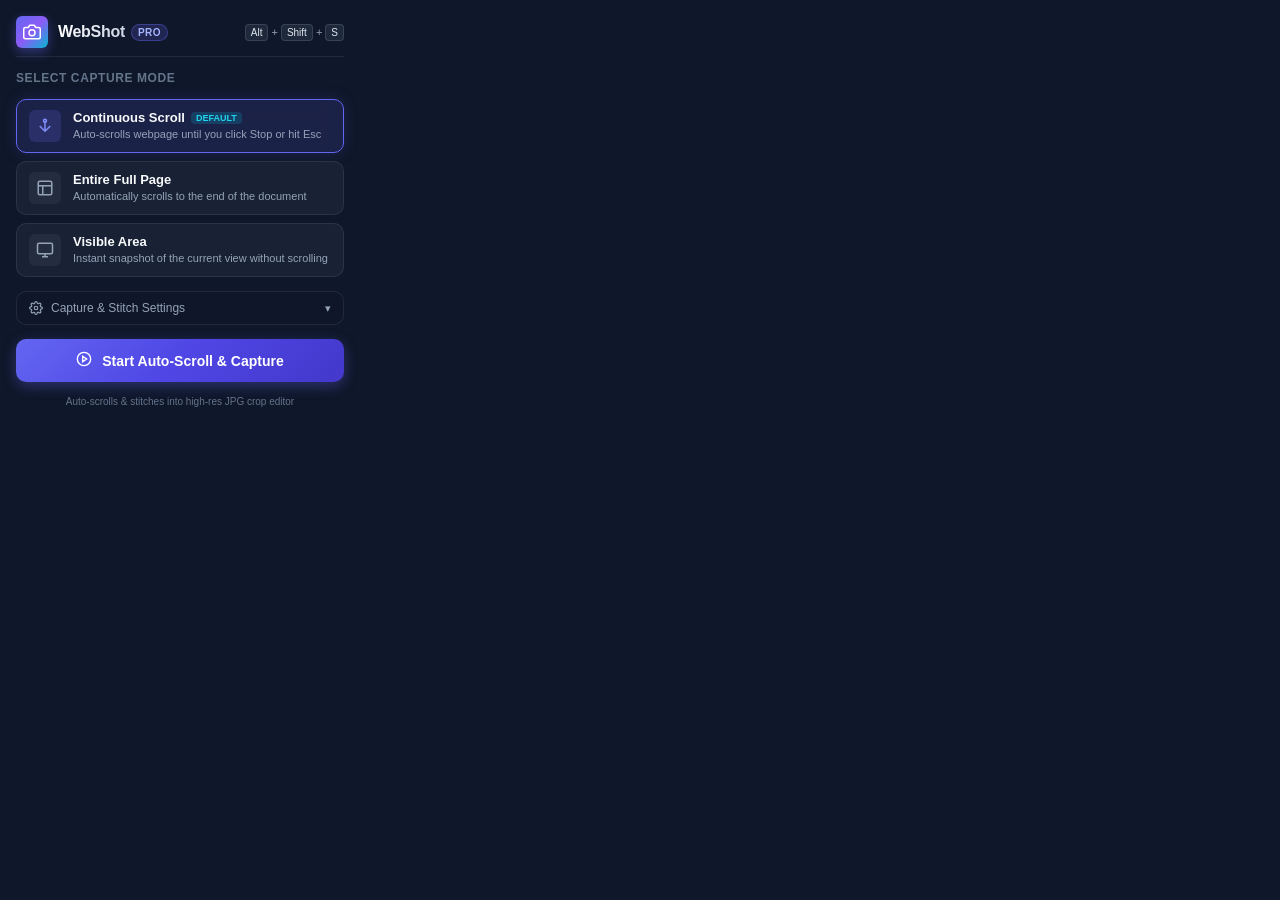
==== popup/popup.html @ 1fea0a53 "Initial commit: WebShot full-page scrolling screenshot and cropper Chrome extension" ====
<!DOCTYPE html>
<html lang="en">
<head>
  <meta charset="UTF-8">
  <meta name="viewport" content="width=device-width, initial-scale=1.0">
  <title>WebShot Capture</title>
  <link rel="stylesheet" href="popup.css">
</head>
<body>
  <div class="popup-container">
    <!-- Header -->
    <header class="header">
      <div class="brand">
        <div class="logo-icon">
          <svg viewBox="0 0 24 24" fill="none" stroke="currentColor" stroke-width="2" stroke-linecap="round" stroke-linejoin="round">
            <path d="M23 19a2 2 0 0 1-2 2H3a2 2 0 0 1-2-2V8a2 2 0 0 1 2-2h4l2-3h6l2 3h4a2 2 0 0 1 2 2z"></path>
            <circle cx="12" cy="13" r="4"></circle>
          </svg>
        </div>
        <div class="brand-text">
          <span class="brand-name">WebShot</span>
          <span class="brand-badge">PRO</span>
        </div>
      </div>
      <div class="shortcut-badge" title="Quick keyboard shortcut">
        <kbd>Alt</kbd>+<kbd>Shift</kbd>+<kbd>S</kbd>
      </div>
    </header>

    <!-- Status Bar (Shown when capture is active) -->
    <div id="activeBanner" class="active-banner hidden">
      <div class="pulse-indicator"></div>
      <span>Capturing in progress...</span>
      <button id="btnQuickStop" class="btn-quick-stop">Stop & Edit</button>
    </div>

    <!-- Capture Mode Cards -->
    <div class="section-title">Select Capture Mode</div>
    <div class="mode-grid">
      <!-- Mode 1: Continuous (Default) -->
      <label class="mode-card active" data-mode="continuous">
        <input type="radio" name="captureMode" value="continuous" checked>
        <div class="mode-icon-box">
          <svg viewBox="0 0 24 24" fill="none" stroke="currentColor" stroke-width="2">
            <path d="M12 5v14M19 12l-7 7-7-7"/>
            <circle cx="12" cy="5" r="2"/>
          </svg>
        </div>
        <div class="mode-info">
          <div class="mode-title">
            <span>Continuous Scroll</span>
            <span class="pill-rec">Default</span>
          </div>
          <p class="mode-desc">Auto-scrolls webpage until you click Stop or hit Esc</p>
        </div>
      </label>

      <!-- Mode 2: Auto Full Page -->
      <label class="mode-card" data-mode="full">
        <input type="radio" name="captureMode" value="full">
        <div class="mode-icon-box">
          <svg viewBox="0 0 24 24" fill="none" stroke="currentColor" stroke-width="2">
            <rect x="3" y="3" width="18" height="18" rx="2"/>
            <path d="M3 9h18M9 21V9"/>
          </svg>
        </div>
        <div class="mode-info">
          <div class="mode-title">Entire Full Page</div>
          <p class="mode-desc">Automatically scrolls to the end of the document</p>
        </div>
      </label>

      <!-- Mode 3: Visible Area -->
      <label class="mode-card" data-mode="visible">
        <input type="radio" name="captureMode" value="visible">
        <div class="mode-icon-box">
          <svg viewBox="0 0 24 24" fill="none" stroke="currentColor" stroke-width="2">
            <rect x="2" y="3" width="20" height="14" rx="2" ry="2"></rect>
            <line x1="8" y1="21" x2="16" y2="21"></line>
            <line x1="12" y1="17" x2="12" y2="21"></line>
          </svg>
        </div>
        <div class="mode-info">
          <div class="mode-title">Visible Area</div>
          <p class="mode-desc">Instant snapshot of the current view without scrolling</p>
        </div>
      </label>
    </div>

    <!-- Capture Settings Accordion -->
    <details class="settings-accordion">
      <summary class="accordion-header">
        <svg viewBox="0 0 24 24" width="14" height="14" fill="none" stroke="currentColor" stroke-width="2">
          <circle cx="12" cy="12" r="3"></circle>
          <path d="M19.4 15a1.65 1.65 0 0 0 .33 1.82l.06.06a2 2 0 0 1 0 2.83 2 2 0 0 1-2.83 0l-.06-.06a1.65 1.65 0 0 0-1.82-.33 1.65 1.65 0 0 0-1 1.51V21a2 2 0 0 1-2 2 2 2 0 0 1-2-2v-.09A1.65 1.65 0 0 0 9 19.4a1.65 1.65 0 0 0-1.82.33l-.06.06a2 2 0 0 1-2.83 0 2 2 0 0 1 0-2.83l.06-.06a1.65 1.65 0 0 0 .33-1.82 1.65 1.65 0 0 0-1.51-1H3a2 2 0 0 1-2-2 2 2 0 0 1 2-2h.09A1.65 1.65 0 0 0 4.6 9a1.65 1.65 0 0 0-.33-1.82l-.06-.06a2 2 0 0 1 0-2.83 2 2 0 0 1 2.83 0l.06.06a1.65 1.65 0 0 0 1.82.33H9a1.65 1.65 0 0 0 1-1.51V3a2 2 0 0 1 2-2 2 2 0 0 1 2 2v.09a1.65 1.65 0 0 0 1 1.51 1.65 1.65 0 0 0 1.82-.33l.06-.06a2 2 0 0 1 2.83 0 2 2 0 0 1 0 2.83l-.06.06a1.65 1.65 0 0 0-.33 1.82V9a1.65 1.65 0 0 0 1.51 1H21a2 2 0 0 1 2 2 2 2 0 0 1-2 2h-.09a1.65 1.65 0 0 0-1.51 1z"></path>
        </svg>
        <span>Capture & Stitch Settings</span>
        <span class="chevron">▾</span>
      </summary>
      <div class="settings-body">
        <div class="setting-row">
          <div class="setting-text">
            <span class="setting-label">Scroll Speed / Delay</span>
            <span class="setting-sub">Allows lazy images to load</span>
          </div>
          <select id="scrollDelay" class="custom-select">
            <option value="200">Fast (200ms)</option>
            <option value="350" selected>Standard (350ms)</option>
            <option value="600">Deep Lazy-Load (600ms)</option>
          </select>
        </div>
        <div class="setting-row">
          <div class="setting-text">
            <span class="setting-label">Hide Sticky Headers</span>
            <span class="setting-sub">Avoids duplicate header bars</span>
          </div>
          <label class="toggle-switch">
            <input type="checkbox" id="toggleHideFixed" checked>
            <span class="slider"></span>
          </label>
        </div>
      </div>
    </details>

    <!-- Error message alert -->
    <div id="errorMessage" class="error-banner hidden"></div>

    <!-- Main Trigger Button -->
    <button id="btnStartCapture" class="btn-primary">
      <div class="btn-icon">
        <svg viewBox="0 0 24 24" fill="none" stroke="currentColor" stroke-width="2">
          <circle cx="12" cy="12" r="10"></circle>
          <polygon points="10 8 16 12 10 16 10 8"></polygon>
        </svg>
      </div>
      <span id="btnLabel">Start Auto-Scroll & Capture</span>
    </button>

    <!-- Footer -->
    <footer class="footer">
      <span>Auto-scrolls & stitches into high-res JPG crop editor</span>
    </footer>
  </div>

  <script src="popup.js"></script>
</body>
</html>
---- popup/popup.css ----
/* WebShot Popup Stylesheet */
:root {
  --bg-main: #0f172a;
  --bg-card: rgba(30, 41, 59, 0.7);
  --bg-card-hover: rgba(51, 65, 85, 0.8);
  --bg-card-active: rgba(99, 102, 241, 0.15);
  --border-color: rgba(255, 255, 255, 0.08);
  --border-active: #6366f1;
  --primary: #6366f1;
  --primary-hover: #4f46e5;
  --primary-glow: rgba(99, 102, 241, 0.35);
  --accent-cyan: #06b6d4;
  --accent-emerald: #10b981;
  --text-main: #f8fafc;
  --text-muted: #94a3b8;
  --text-dim: #64748b;
  --danger: #ef4444;
  --radius-lg: 14px;
  --radius-md: 10px;
  --radius-sm: 6px;
  --font-family: -apple-system, BlinkMacSystemFont, 'Segoe UI', Roboto, Helvetica, Arial, sans-serif;
}

* {
  box-sizing: border-box;
  margin: 0;
  padding: 0;
}

body {
  width: 360px;
  font-family: var(--font-family);
  background: var(--bg-main);
  color: var(--text-main);
  padding: 16px;
  margin: 0;
  overflow: hidden;
  user-select: none;
}

.popup-container {
  display: flex;
  flex-direction: column;
  gap: 14px;
}

/* Header */
.header {
  display: flex;
  align-items: center;
  justify-content: space-between;
  padding-bottom: 8px;
  border-bottom: 1px solid var(--border-color);
}

.brand {
  display: flex;
  align-items: center;
  gap: 10px;
}

.logo-icon {
  width: 32px;
  height: 32px;
  border-radius: var(--radius-sm);
  background: linear-gradient(135deg, #6366f1, #8b5cf6, #06b6d4);
  display: flex;
  align-items: center;
  justify-content: center;
  box-shadow: 0 4px 12px rgba(99, 102, 241, 0.4);
}

.logo-icon svg {
  width: 18px;
  height: 18px;
  color: #ffffff;
}

.brand-text {
  display: flex;
  align-items: center;
  gap: 6px;
}

.brand-name {
  font-size: 16px;
  font-weight: 700;
  letter-spacing: -0.3px;
  background: linear-gradient(90deg, #ffffff, #cbd5e1);
  -webkit-background-clip: text;
  -webkit-text-fill-color: transparent;
}

.brand-badge {
  font-size: 10px;
  font-weight: 800;
  padding: 2px 6px;
  background: rgba(99, 102, 241, 0.2);
  color: #a5b4fc;
  border: 1px solid rgba(99, 102, 241, 0.4);
  border-radius: 999px;
  letter-spacing: 0.5px;
}

.shortcut-badge {
  display: flex;
  align-items: center;
  gap: 3px;
  font-size: 11px;
  color: var(--text-muted);
}

.shortcut-badge kbd {
  background: #1e293b;
  border: 1px solid rgba(255, 255, 255, 0.12);
  border-radius: 4px;
  padding: 2px 5px;
  font-size: 10px;
  font-family: inherit;
  color: #e2e8f0;
}

/* Active capture banner */
.active-banner {
  display: flex;
  align-items: center;
  justify-content: space-between;
  background: rgba(16, 185, 129, 0.15);
  border: 1px solid rgba(16, 185, 129, 0.35);
  padding: 8px 12px;
  border-radius: var(--radius-md);
  font-size: 12px;
  font-weight: 600;
  color: #34d399;
}

.active-banner.hidden {
  display: none;
}

.pulse-indicator {
  width: 8px;
  height: 8px;
  background: #10b981;
  border-radius: 50%;
  box-shadow: 0 0 0 0 rgba(16, 185, 129, 0.7);
  animation: pulse-ring 1.5s infinite;
}

@keyframes pulse-ring {
  0% {
    transform: scale(0.95);
    box-shadow: 0 0 0 0 rgba(16, 185, 129, 0.7);
  }
  70% {
    transform: scale(1);
    box-shadow: 0 0 0 8px rgba(16, 185, 129, 0);
  }
  100% {
    transform: scale(0.95);
    box-shadow: 0 0 0 0 rgba(16, 185, 129, 0);
  }
}

.btn-quick-stop {
  background: #10b981;
  color: #022c22;
  border: none;
  padding: 4px 10px;
  border-radius: var(--radius-sm);
  font-size: 11px;
  font-weight: 700;
  cursor: pointer;
  transition: all 0.15s ease;
}

.btn-quick-stop:hover {
  background: #34d399;
  transform: translateY(-1px);
}

/* Section Title */
.section-title {
  font-size: 12px;
  font-weight: 600;
  text-transform: uppercase;
  letter-spacing: 0.6px;
  color: var(--text-dim);
}

/* Mode Grid */
.mode-grid {
  display: flex;
  flex-direction: column;
  gap: 8px;
}

.mode-card {
  display: flex;
  align-items: flex-start;
  gap: 12px;
  padding: 10px 12px;
  background: var(--bg-card);
  border: 1px solid var(--border-color);
  border-radius: var(--radius-md);
  cursor: pointer;
  transition: all 0.2s ease;
  position: relative;
  backdrop-filter: blur(10px);
}

.mode-card input[type="radio"] {
  display: none;
}

.mode-card:hover {
  background: var(--bg-card-hover);
  border-color: rgba(255, 255, 255, 0.15);
  transform: translateY(-1px);
}

.mode-card.active {
  background: var(--bg-card-active);
  border-color: var(--border-active);
  box-shadow: 0 0 16px rgba(99, 102, 241, 0.18);
}

.mode-icon-box {
  width: 32px;
  height: 32px;
  border-radius: var(--radius-sm);
  background: rgba(255, 255, 255, 0.05);
  display: flex;
  align-items: center;
  justify-content: center;
  flex-shrink: 0;
  color: var(--text-muted);
  transition: all 0.2s ease;
}

.mode-card.active .mode-icon-box {
  background: rgba(99, 102, 241, 0.2);
  color: #818cf8;
}

.mode-icon-box svg {
  width: 18px;
  height: 18px;
}

.mode-info {
  display: flex;
  flex-direction: column;
  gap: 2px;
}

.mode-title {
  font-size: 13px;
  font-weight: 600;
  color: var(--text-main);
  display: flex;
  align-items: center;
  gap: 6px;
}

.pill-rec {
  font-size: 9px;
  font-weight: 700;
  padding: 1px 5px;
  background: rgba(6, 182, 212, 0.2);
  color: #22d3ee;
  border-radius: 4px;
  text-transform: uppercase;
}

.mode-desc {
  font-size: 11px;
  color: var(--text-muted);
  line-height: 1.35;
}

/* Settings Accordion */
.settings-accordion {
  border: 1px solid var(--border-color);
  background: rgba(15, 23, 42, 0.6);
  border-radius: var(--radius-md);
  overflow: hidden;
}

.accordion-header {
  display: flex;
  align-items: center;
  gap: 8px;
  padding: 9px 12px;
  font-size: 12px;
  font-weight: 500;
  color: var(--text-muted);
  cursor: pointer;
  list-style: none;
}

.accordion-header::-webkit-details-marker {
  display: none;
}

.accordion-header:hover {
  color: var(--text-main);
}

.accordion-header .chevron {
  margin-left: auto;
  font-size: 11px;
  transition: transform 0.2s ease;
}

.settings-accordion[open] .chevron {
  transform: rotate(180deg);
}

.settings-body {
  padding: 10px 12px;
  border-top: 1px solid var(--border-color);
  display: flex;
  flex-direction: column;
  gap: 10px;
  background: rgba(30, 41, 59, 0.4);
}

.setting-row {
  display: flex;
  align-items: center;
  justify-content: space-between;
}

.setting-text {
  display: flex;
  flex-direction: column;
  gap: 2px;
}

.setting-label {
  font-size: 12px;
  font-weight: 500;
  color: var(--text-main);
}

.setting-sub {
  font-size: 10px;
  color: var(--text-dim);
}

.custom-select {
  background: #1e293b;
  color: var(--text-main);
  border: 1px solid var(--border-color);
  border-radius: var(--radius-sm);
  padding: 4px 8px;
  font-size: 11px;
  outline: none;
  cursor: pointer;
}

.custom-select:focus {
  border-color: var(--border-active);
}

/* Toggle Switch */
.toggle-switch {
  position: relative;
  display: inline-block;
  width: 36px;
  height: 20px;
}

.toggle-switch input {
  opacity: 0;
  width: 0;
  height: 0;
}

.slider {
  position: absolute;
  cursor: pointer;
  top: 0;
  left: 0;
  right: 0;
  bottom: 0;
  background-color: #334155;
  transition: .3s;
  border-radius: 20px;
}

.slider:before {
  position: absolute;
  content: "";
  height: 14px;
  width: 14px;
  left: 3px;
  bottom: 3px;
  background-color: white;
  transition: .3s;
  border-radius: 50%;
}

input:checked + .slider {
  background-color: var(--primary);
}

input:checked + .slider:before {
  transform: translateX(16px);
}

/* Error Banner */
.error-banner {
  background: rgba(239, 68, 68, 0.15);
  border: 1px solid rgba(239, 68, 68, 0.35);
  color: #fca5a5;
  padding: 8px 12px;
  border-radius: var(--radius-md);
  font-size: 11px;
  line-height: 1.4;
}

.error-banner.hidden {
  display: none;
}

/* Primary Button */
.btn-primary {
  display: flex;
  align-items: center;
  justify-content: center;
  gap: 10px;
  width: 100%;
  padding: 12px 16px;
  background: linear-gradient(135deg, #6366f1 0%, #4f46e5 50%, #4338ca 100%);
  color: #ffffff;
  border: none;
  border-radius: var(--radius-md);
  font-size: 14px;
  font-weight: 600;
  cursor: pointer;
  transition: all 0.2s ease;
  box-shadow: 0 4px 14px var(--primary-glow);
  position: relative;
  overflow: hidden;
}

.btn-primary::after {
  content: '';
  position: absolute;
  top: 0;
  left: -100%;
  width: 100%;
  height: 100%;
  background: linear-gradient(90deg, transparent, rgba(255, 255, 255, 0.2), transparent);
  transition: 0.5s;
}

.btn-primary:hover {
  transform: translateY(-1px);
  box-shadow: 0 6px 20px rgba(99, 102, 241, 0.5);
}

.btn-primary:hover::after {
  left: 100%;
}

.btn-primary:active {
  transform: translateY(0);
}

.btn-icon svg {
  width: 16px;
  height: 16px;
  stroke: currentColor;
}

/* Footer */
.footer {
  text-align: center;
  font-size: 10px;
  color: var(--text-dim);
}
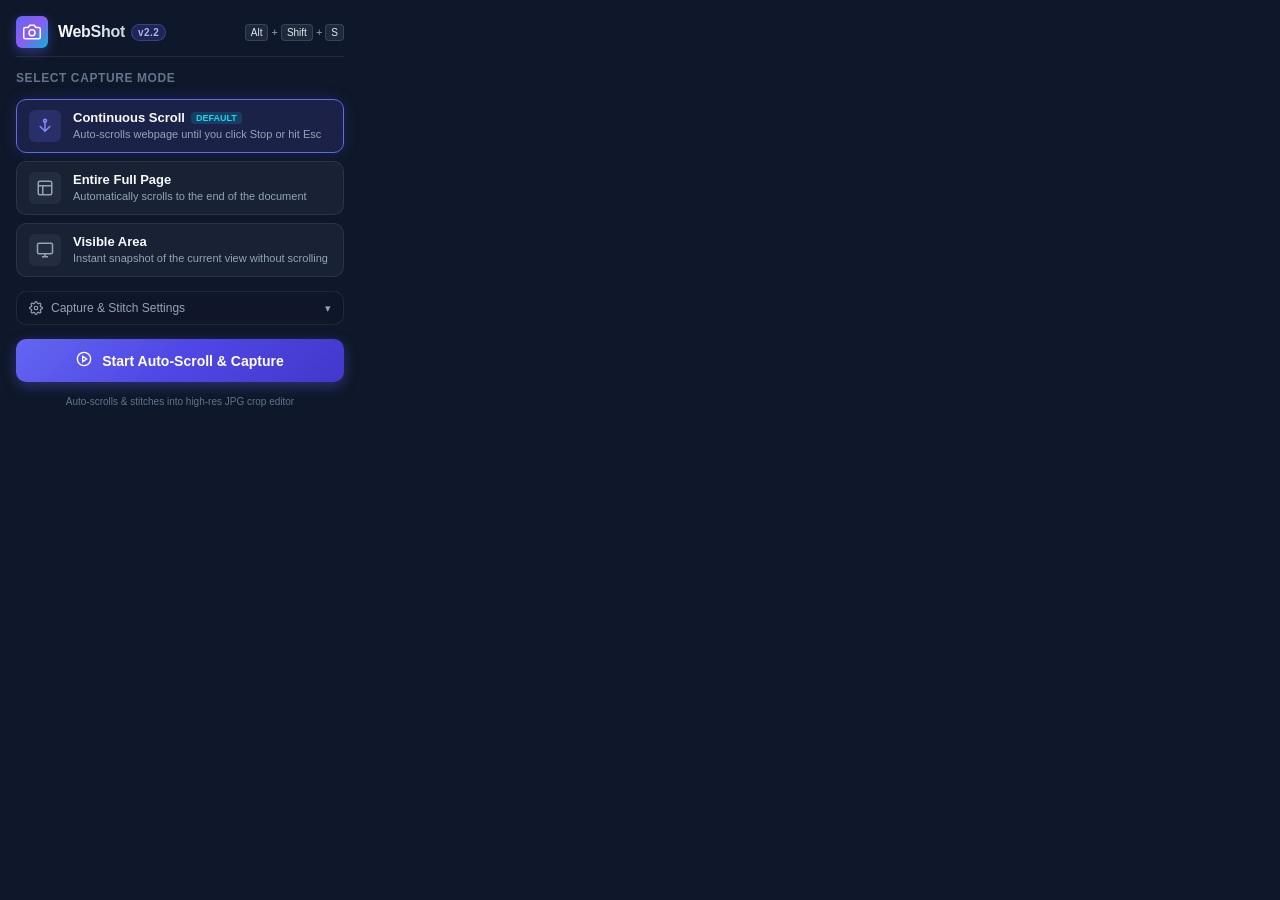
==== commit 9490d041: "fix(editor): direct canvas offset stitching, 1:1 unscaled cropper coordinates, and v2.2 badges" ====
--- a/popup/popup.html
+++ b/popup/popup.html
@@ -19,7 +19,7 @@
         </div>
         <div class="brand-text">
           <span class="brand-name">WebShot</span>
-          <span class="brand-badge">PRO</span>
+          <span class="brand-badge">v2.2</span>
         </div>
       </div>
       <div class="shortcut-badge" title="Quick keyboard shortcut">
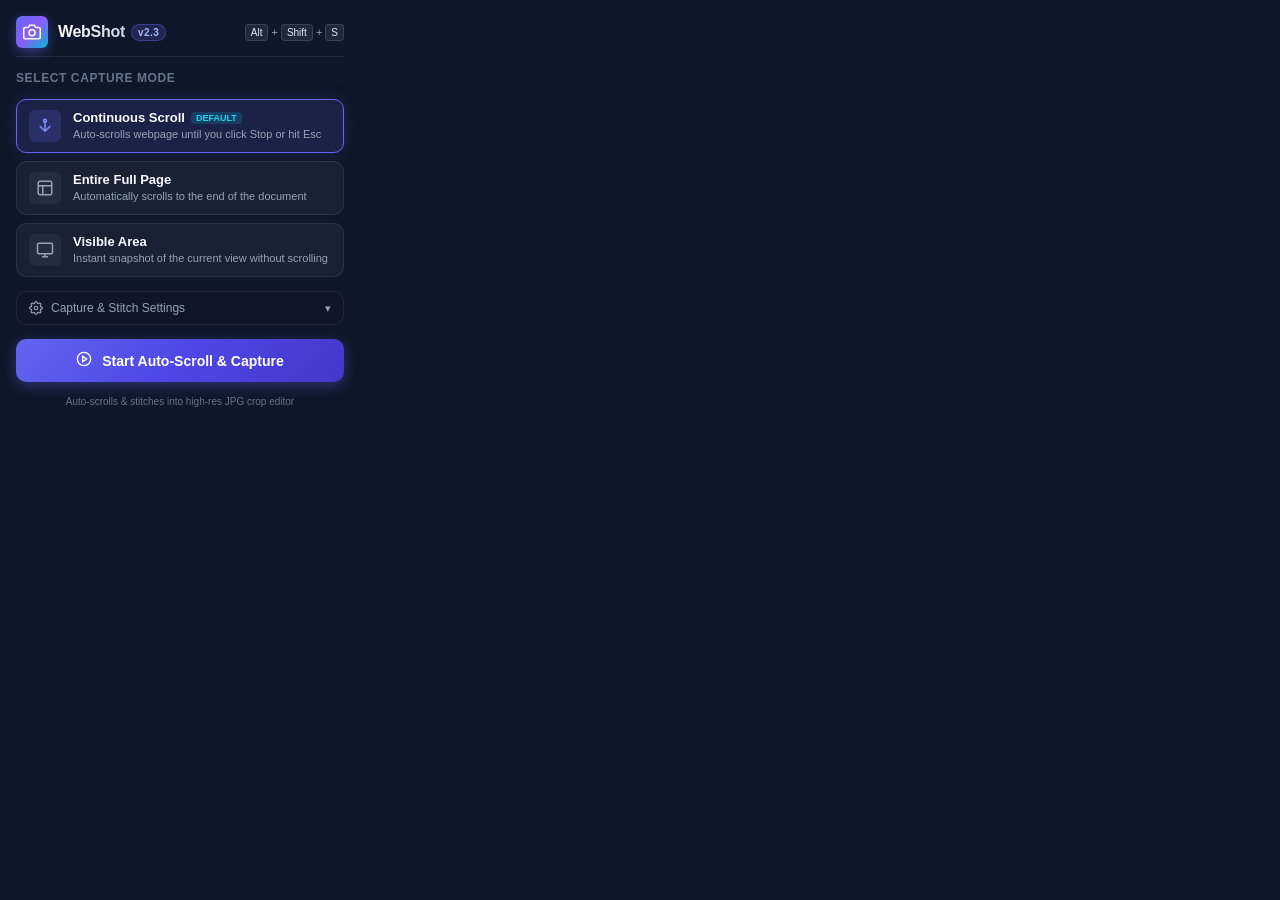
==== commit 8efaebca: "chore: bump version to v2.3 with smart sticky element de-duplication" ====
--- a/popup/popup.html
+++ b/popup/popup.html
@@ -19,7 +19,7 @@
         </div>
         <div class="brand-text">
           <span class="brand-name">WebShot</span>
-          <span class="brand-badge">v2.2</span>
+          <span class="brand-badge">v2.3</span>
         </div>
       </div>
       <div class="shortcut-badge" title="Quick keyboard shortcut">
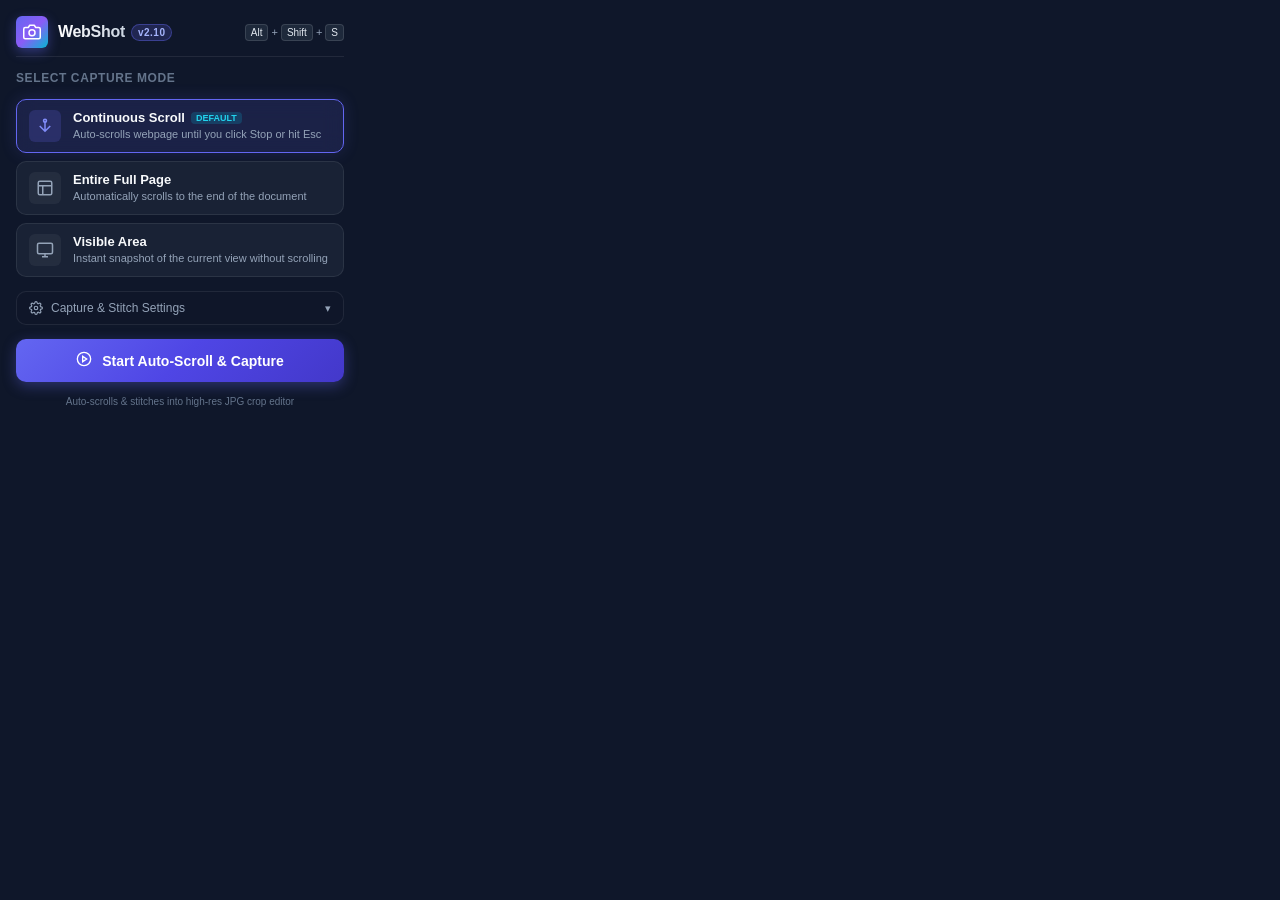
==== commit 57c7f5ab: "fix(capture): robust unified scroll container detection and subpixel gap clamping (v2.10.0)" ====
--- a/popup/popup.html
+++ b/popup/popup.html
@@ -19,7 +19,7 @@
         </div>
         <div class="brand-text">
           <span class="brand-name">WebShot</span>
-          <span class="brand-badge">v2.3</span>
+          <span class="brand-badge">v2.10</span>
         </div>
       </div>
       <div class="shortcut-badge" title="Quick keyboard shortcut">
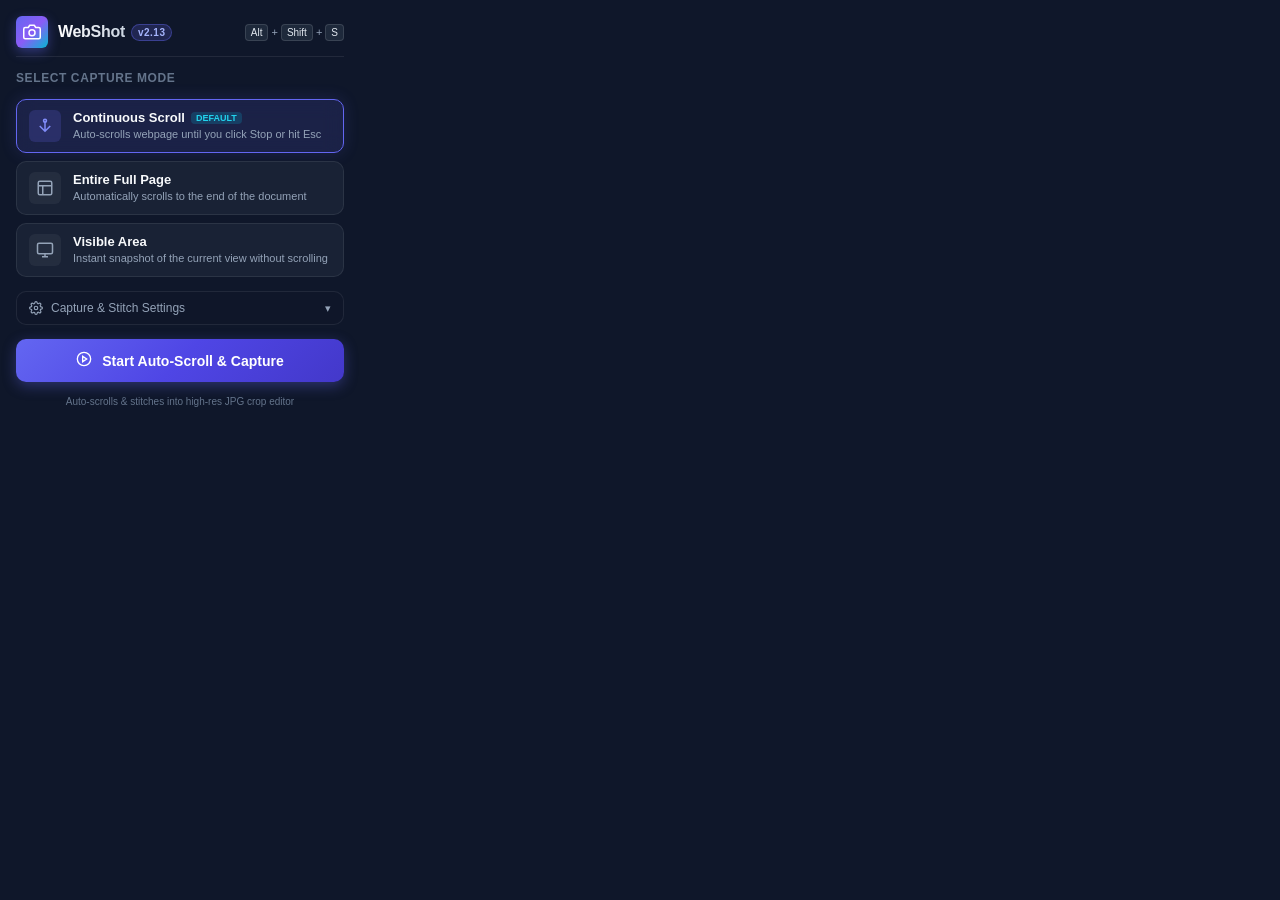
==== commit 7b28fd16: "chore: release v2.13.0 with robust V4 scroll engine" ====
--- a/popup/popup.html
+++ b/popup/popup.html
@@ -19,7 +19,7 @@
         </div>
         <div class="brand-text">
           <span class="brand-name">WebShot</span>
-          <span class="brand-badge">v2.10</span>
+          <span class="brand-badge">v2.13</span>
         </div>
       </div>
       <div class="shortcut-badge" title="Quick keyboard shortcut">
